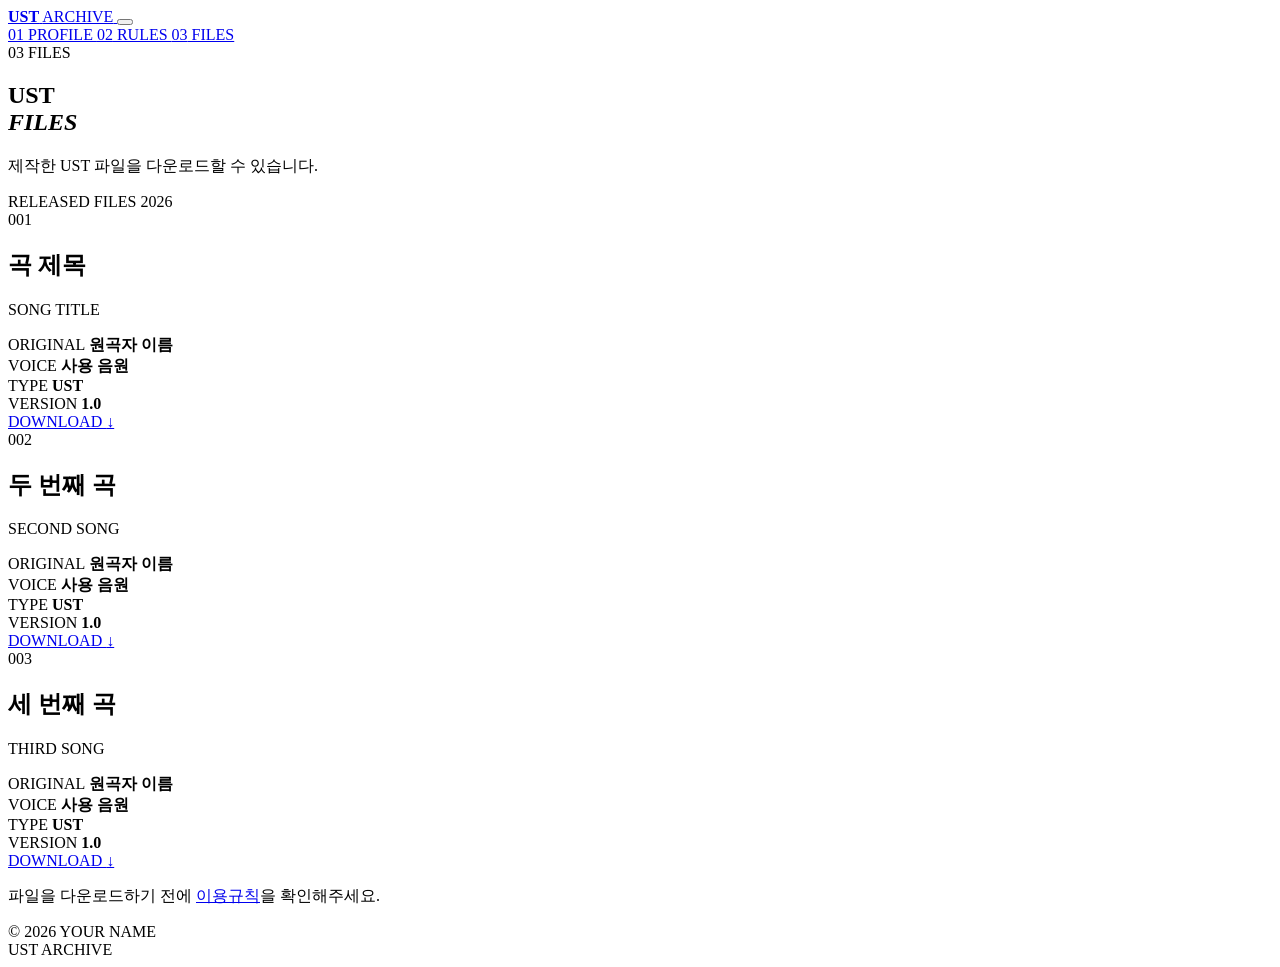
==== files.html @ d23ce2a7 "Create files.html" ====
<!DOCTYPE html>
<html lang="ko">
<head>
  <meta charset="UTF-8">
  <meta name="viewport" content="width=device-width, initial-scale=1.0">

  <title>FILES — UST ARCHIVE</title>

  <meta
    name="description"
    content="YOUR NAME의 UST 파일 배포 페이지"
  >

  <link rel="preconnect" href="https://fonts.googleapis.com">
  <link rel="preconnect" href="https://fonts.gstatic.com" crossorigin>

  <link
    href="https://fonts.googleapis.com/css2?family=Inter:wght@400;500;600;700&family=Noto+Sans+KR:wght@400;500;600;700&display=swap"
    rel="stylesheet"
  >

  <link rel="stylesheet" href="css/style.css">
</head>

<body>

  <!-- HEADER -->
  <header class="site-header">

    <a href="index.html" class="site-logo">
      <strong>UST</strong>
      <span>ARCHIVE</span>
    </a>

    <button
      class="menu-button"
      id="menuButton"
      aria-label="메뉴 열기"
    >
      <span></span>
      <span></span>
    </button>

    <nav class="navigation" id="navigation">

      <a href="index.html">
        <span>01</span>
        PROFILE
      </a>

      <a href="rules.html">
        <span>02</span>
        RULES
      </a>

      <a href="files.html" class="active">
        <span>03</span>
        FILES
      </a>

    </nav>

  </header>


  <main>

    <!-- TITLE -->
    <section class="page-title page-section">

      <div class="page-label">
        <span>03</span>
        FILES
      </div>

      <h1>
        UST<br>
        <em>FILES</em>
      </h1>

      <p>
        제작한 UST 파일을 다운로드할 수 있습니다.
      </p>

    </section>


    <!-- FILE LIST -->
    <section class="files-section content-section">

      <div class="files-header">

        <span>
          RELEASED FILES
        </span>

        <span>
          2026
        </span>

      </div>


      <!-- FILE 01 -->
      <article class="file-card">

        <div class="file-number">
          001
        </div>

        <div class="file-main">

          <div class="file-title">

            <h2>
              곡 제목
            </h2>

            <p>
              SONG TITLE
            </p>

          </div>

          <div class="file-information">

            <div>
              <span>ORIGINAL</span>
              <strong>원곡자 이름</strong>
            </div>

            <div>
              <span>VOICE</span>
              <strong>사용 음원</strong>
            </div>

            <div>
              <span>TYPE</span>
              <strong>UST</strong>
            </div>

            <div>
              <span>VERSION</span>
              <strong>1.0</strong>
            </div>

          </div>

        </div>

        <a
          href="files/song-01.ust"
          class="download-button"
          download
        >
          DOWNLOAD
          <span>↓</span>
        </a>

      </article>


      <!-- FILE 02 -->
      <article class="file-card">

        <div class="file-number">
          002
        </div>

        <div class="file-main">

          <div class="file-title">

            <h2>
              두 번째 곡
            </h2>

            <p>
              SECOND SONG
            </p>

          </div>

          <div class="file-information">

            <div>
              <span>ORIGINAL</span>
              <strong>원곡자 이름</strong>
            </div>

            <div>
              <span>VOICE</span>
              <strong>사용 음원</strong>
            </div>

            <div>
              <span>TYPE</span>
              <strong>UST</strong>
            </div>

            <div>
              <span>VERSION</span>
              <strong>1.0</strong>
            </div>

          </div>

        </div>

        <a
          href="files/song-02.ust"
          class="download-button"
          download
        >
          DOWNLOAD
          <span>↓</span>
        </a>

      </article>


      <!-- FILE 03 -->
      <article class="file-card">

        <div class="file-number">
          003
        </div>

        <div class="file-main">

          <div class="file-title">

            <h2>
              세 번째 곡
            </h2>

            <p>
              THIRD SONG
            </p>

          </div>

          <div class="file-information">

            <div>
              <span>ORIGINAL</span>
              <strong>원곡자 이름</strong>
            </div>

            <div>
              <span>VOICE</span>
              <strong>사용 음원</strong>
            </div>

            <div>
              <span>TYPE</span>
              <strong>UST</strong>
            </div>

            <div>
              <span>VERSION</span>
              <strong>1.0</strong>
            </div>

          </div>

        </div>

        <a
          href="files/song-03.ust"
          class="download-button"
          download
        >
          DOWNLOAD
          <span>↓</span>
        </a>

      </article>

    </section>


    <!-- RULE LINK -->
    <section class="files-notice">

      <p>
        파일을 다운로드하기 전에
        <a href="rules.html">이용규칙</a>을 확인해주세요.
      </p>

    </section>

  </main>


  <!-- FOOTER -->
  <footer class="site-footer">

    <div>
      © 2026 YOUR NAME
    </div>

    <div>
      UST ARCHIVE
    </div>

  </footer>


  <script src="js/script.js"></script>

</body>
</html>
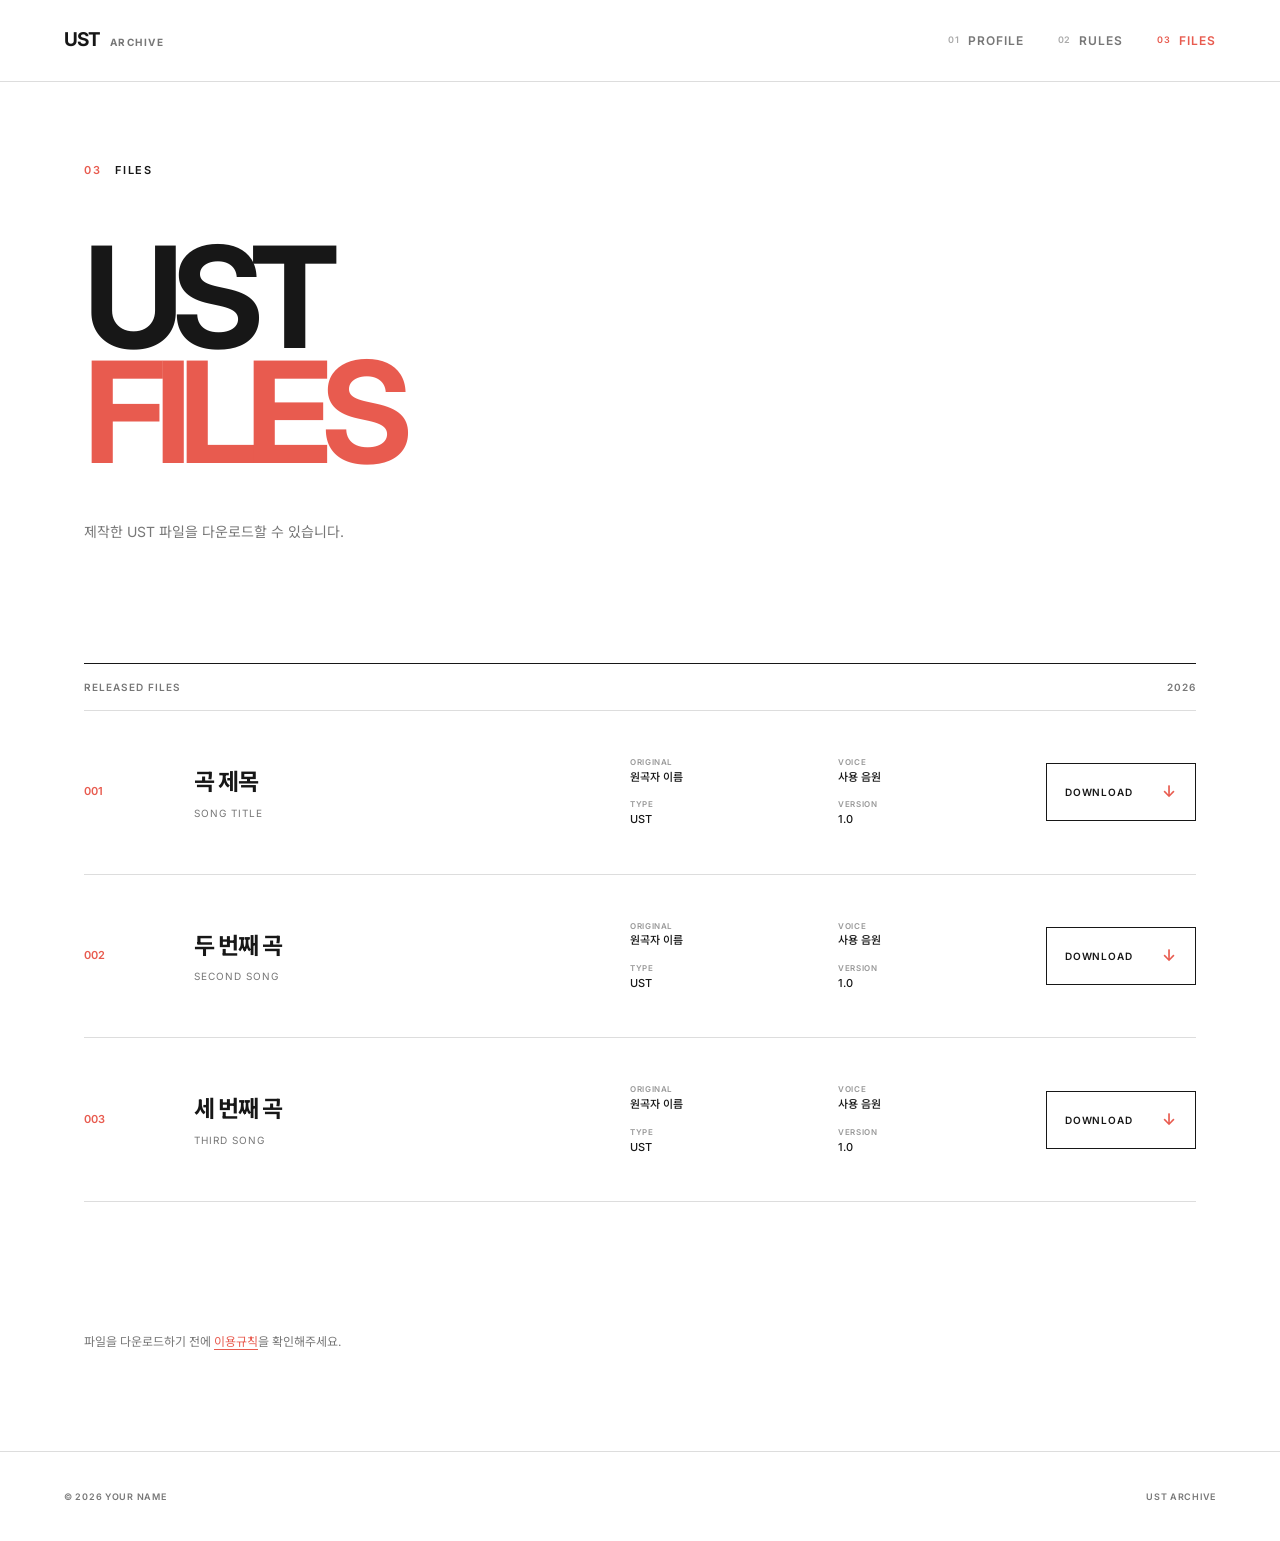
==== commit 4e6447e8: "Update meta description for UST file distribution" ====
--- a/files.html
+++ b/files.html
@@ -8,7 +8,7 @@
 
   <meta
     name="description"
-    content="YOUR NAME의 UST 파일 배포 페이지"
+    content="GASUERANGER(等價交換)의 UST 파일 배포 페이지"
   >
 
   <link rel="preconnect" href="https://fonts.googleapis.com">
--- a/css/style.css
+++ b/css/style.css
@@ -0,0 +1,976 @@
+/* =========================================
+   RESET
+========================================= */
+
+* {
+  margin: 0;
+  padding: 0;
+  box-sizing: border-box;
+}
+
+html {
+  scroll-behavior: smooth;
+}
+
+body {
+  background: #ffffff;
+  color: #171717;
+  font-family: "Inter", "Noto Sans KR", sans-serif;
+  line-height: 1.6;
+}
+
+a {
+  color: inherit;
+  text-decoration: none;
+}
+
+button {
+  font: inherit;
+}
+
+
+/* =========================================
+   VARIABLES
+========================================= */
+
+:root {
+  --white: #ffffff;
+  --paper: #f7f6f3;
+  --black: #171717;
+  --gray: #777777;
+  --light-gray: #eeeeee;
+  --line: #dddddd;
+
+  --accent: #e85b4f;
+
+  --max-width: 1240px;
+}
+
+
+/* =========================================
+   HEADER
+========================================= */
+
+.site-header {
+  width: 100%;
+  height: 82px;
+
+  padding: 0 5vw;
+
+  display: flex;
+  align-items: center;
+  justify-content: space-between;
+
+  border-bottom: 1px solid var(--line);
+
+  background: var(--white);
+
+  position: sticky;
+  top: 0;
+  z-index: 100;
+}
+
+
+/* LOGO */
+
+.site-logo {
+  display: flex;
+  align-items: baseline;
+  gap: 9px;
+
+  font-weight: 700;
+}
+
+.site-logo strong {
+  font-size: 19px;
+  letter-spacing: -0.04em;
+}
+
+.site-logo span {
+  font-size: 10px;
+  color: var(--gray);
+  letter-spacing: 0.15em;
+}
+
+
+/* NAV */
+
+.navigation {
+  display: flex;
+  align-items: center;
+  gap: 34px;
+}
+
+.navigation a {
+  display: flex;
+  align-items: center;
+  gap: 8px;
+
+  font-size: 12px;
+  font-weight: 600;
+
+  letter-spacing: 0.08em;
+
+  color: #777777;
+
+  transition:
+    color 0.2s ease,
+    transform 0.2s ease;
+}
+
+.navigation a span {
+  font-size: 9px;
+  color: #aaaaaa;
+}
+
+.navigation a:hover {
+  color: var(--accent);
+}
+
+.navigation a.active {
+  color: var(--accent);
+}
+
+.navigation a.active span {
+  color: var(--accent);
+}
+
+
+/* MOBILE MENU BUTTON */
+
+.menu-button {
+  display: none;
+
+  width: 42px;
+  height: 42px;
+
+  border: 0;
+  background: transparent;
+
+  cursor: pointer;
+
+  position: relative;
+}
+
+.menu-button span {
+  width: 22px;
+  height: 1px;
+
+  background: var(--black);
+
+  position: absolute;
+  left: 10px;
+
+  transition: 0.25s ease;
+}
+
+.menu-button span:first-child {
+  top: 16px;
+}
+
+.menu-button span:last-child {
+  top: 23px;
+}
+
+
+/* =========================================
+   COMMON
+========================================= */
+
+.page-section,
+.content-section {
+  max-width: var(--max-width);
+  margin: 0 auto;
+  padding-left: 5vw;
+  padding-right: 5vw;
+}
+
+.page-label {
+  display: flex;
+  align-items: center;
+  gap: 14px;
+
+  margin-bottom: 60px;
+
+  font-size: 11px;
+  font-weight: 600;
+
+  letter-spacing: 0.15em;
+}
+
+.page-label span {
+  color: var(--accent);
+}
+
+
+/* =========================================
+   PROFILE HERO
+========================================= */
+
+.profile-hero {
+  padding-top: 80px;
+  padding-bottom: 130px;
+}
+
+.hero-grid {
+  display: grid;
+  grid-template-columns: 1fr 0.7fr;
+  gap: 100px;
+
+  align-items: center;
+}
+
+.eyebrow {
+  margin-bottom: 20px;
+
+  color: var(--accent);
+
+  font-size: 11px;
+  font-weight: 600;
+
+  letter-spacing: 0.16em;
+}
+
+.hero-text h1 {
+  font-size: clamp(70px, 10vw, 150px);
+  line-height: 0.82;
+
+  font-weight: 700;
+
+  letter-spacing: -0.08em;
+}
+
+.hero-text h1 em,
+.page-title h1 em {
+  color: var(--accent);
+  font-style: normal;
+}
+
+.hero-description {
+  margin-top: 50px;
+
+  font-size: 15px;
+  color: #555555;
+}
+
+.profile-image {
+  aspect-ratio: 1 / 1;
+
+  overflow: hidden;
+
+  background: var(--paper);
+}
+
+.profile-image img {
+  width: 100%;
+  height: 100%;
+
+  display: block;
+
+  object-fit: cover;
+
+  transition: transform 0.6s ease;
+}
+
+.profile-image:hover img {
+  transform: scale(1.03);
+}
+
+
+/* =========================================
+   SECTION HEADING
+========================================= */
+
+.content-section {
+  padding-top: 100px;
+  padding-bottom: 100px;
+}
+
+.section-heading {
+  display: flex;
+  align-items: center;
+  gap: 18px;
+
+  padding-bottom: 25px;
+
+  border-bottom: 1px solid var(--line);
+
+  margin-bottom: 60px;
+}
+
+.section-number {
+  color: var(--accent);
+
+  font-size: 11px;
+  font-weight: 600;
+}
+
+.section-heading h2 {
+  font-size: 14px;
+
+  letter-spacing: 0.12em;
+}
+
+
+/* =========================================
+   ABOUT
+========================================= */
+
+.about-grid {
+  display: grid;
+  grid-template-columns: 1fr 1fr;
+
+  gap: 100px;
+}
+
+.about-lead {
+  font-size: 30px;
+  line-height: 1.45;
+  letter-spacing: -0.04em;
+}
+
+.about-lead strong {
+  color: var(--accent);
+}
+
+.about-text {
+  color: #555555;
+  font-size: 14px;
+}
+
+.about-text p + p {
+  margin-top: 25px;
+}
+
+.about-text a {
+  color: var(--accent);
+  border-bottom: 1px solid var(--accent);
+}
+
+
+/* =========================================
+   INFORMATION
+========================================= */
+
+.information-list {
+  border-top: 1px solid var(--black);
+}
+
+.information-item {
+  min-height: 76px;
+
+  display: grid;
+  grid-template-columns: 180px 1fr;
+  align-items: center;
+
+  border-bottom: 1px solid var(--line);
+}
+
+.information-item span {
+  color: var(--gray);
+
+  font-size: 10px;
+  font-weight: 600;
+
+  letter-spacing: 0.12em;
+}
+
+.information-item strong {
+  font-size: 14px;
+  font-weight: 500;
+}
+
+
+/* =========================================
+   LINKS
+========================================= */
+
+.link-grid {
+  display: grid;
+  grid-template-columns: repeat(3, 1fr);
+
+  gap: 1px;
+
+  background: var(--line);
+
+  border: 1px solid var(--line);
+}
+
+.link-card {
+  min-height: 110px;
+
+  padding: 25px;
+
+  display: flex;
+  align-items: center;
+  justify-content: space-between;
+
+  background: var(--white);
+
+  transition:
+    background 0.25s ease,
+    color 0.25s ease;
+}
+
+.link-card span {
+  font-size: 11px;
+  font-weight: 600;
+  letter-spacing: 0.08em;
+}
+
+.link-card strong {
+  color: var(--accent);
+
+  font-size: 22px;
+
+  transition: transform 0.25s ease;
+}
+
+.link-card:hover {
+  background: var(--accent);
+  color: var(--white);
+}
+
+.link-card:hover strong {
+  color: var(--white);
+  transform: translateX(5px);
+}
+
+
+/* =========================================
+   PAGE TITLE
+========================================= */
+
+.page-title {
+  padding-top: 80px;
+  padding-bottom: 120px;
+}
+
+.page-title h1 {
+  font-size: clamp(70px, 11vw, 160px);
+
+  line-height: 0.82;
+
+  letter-spacing: -0.08em;
+}
+
+.page-title p {
+  margin-top: 50px;
+
+  color: var(--gray);
+
+  font-size: 14px;
+}
+
+
+/* =========================================
+   RULES
+========================================= */
+
+.rules-section {
+  padding-top: 0;
+}
+
+.rule-item {
+  display: grid;
+  grid-template-columns: 120px 1fr;
+
+  padding: 60px 0;
+
+  border-top: 1px solid var(--line);
+}
+
+.rule-item:last-child {
+  border-bottom: 1px solid var(--line);
+}
+
+.rule-number {
+  color: var(--accent);
+
+  font-size: 12px;
+  font-weight: 600;
+
+  letter-spacing: 0.08em;
+}
+
+.rule-content {
+  max-width: 760px;
+}
+
+.rule-content h2 {
+  margin-bottom: 20px;
+
+  font-size: 24px;
+
+  letter-spacing: -0.04em;
+}
+
+.rule-content p {
+  color: #555555;
+
+  font-size: 14px;
+}
+
+.rule-content p + p {
+  margin-top: 15px;
+}
+
+.rule-example {
+  margin-top: 25px;
+
+  padding: 18px 20px;
+
+  background: var(--paper);
+
+  border-left: 3px solid var(--accent);
+
+  font-family: "Inter", sans-serif;
+
+  font-size: 12px;
+  color: #555555;
+}
+
+.rule-list {
+  list-style: none;
+}
+
+.rule-list li {
+  position: relative;
+
+  padding-left: 20px;
+
+  margin-bottom: 13px;
+
+  color: #555555;
+
+  font-size: 14px;
+}
+
+.rule-list li::before {
+  content: "";
+
+  width: 5px;
+  height: 5px;
+
+  background: var(--accent);
+
+  border-radius: 50%;
+
+  position: absolute;
+  left: 0;
+  top: 10px;
+}
+
+
+/* =========================================
+   NOTICE
+========================================= */
+
+.notice-section {
+  max-width: var(--max-width);
+
+  margin: 0 auto;
+
+  padding: 50px 5vw;
+
+  display: flex;
+  align-items: flex-start;
+  gap: 25px;
+
+  background: var(--paper);
+}
+
+.notice-mark {
+  width: 30px;
+  height: 30px;
+
+  flex-shrink: 0;
+
+  display: flex;
+  align-items: center;
+  justify-content: center;
+
+  background: var(--accent);
+  color: var(--white);
+
+  font-size: 14px;
+  font-weight: 700;
+}
+
+.notice-section strong {
+  font-size: 11px;
+  letter-spacing: 0.12em;
+}
+
+.notice-section p {
+  margin-top: 7px;
+
+  color: var(--gray);
+
+  font-size: 13px;
+}
+
+
+/* =========================================
+   FILES
+========================================= */
+
+.files-section {
+  padding-top: 0;
+}
+
+.files-header {
+  padding: 15px 0;
+
+  display: flex;
+  justify-content: space-between;
+
+  border-top: 1px solid var(--black);
+  border-bottom: 1px solid var(--line);
+
+  color: var(--gray);
+
+  font-size: 10px;
+  font-weight: 600;
+
+  letter-spacing: 0.1em;
+}
+
+.file-card {
+  display: grid;
+  grid-template-columns: 80px 1fr auto;
+
+  gap: 30px;
+
+  padding: 45px 0;
+
+  border-bottom: 1px solid var(--line);
+
+  align-items: center;
+}
+
+.file-number {
+  color: var(--accent);
+
+  font-size: 11px;
+  font-weight: 600;
+}
+
+.file-main {
+  display: grid;
+  grid-template-columns: 1fr 1fr;
+
+  gap: 50px;
+
+  align-items: center;
+}
+
+.file-title h2 {
+  font-size: 23px;
+
+  letter-spacing: -0.04em;
+}
+
+.file-title p {
+  margin-top: 4px;
+
+  color: var(--gray);
+
+  font-size: 10px;
+  letter-spacing: 0.1em;
+}
+
+.file-information {
+  display: grid;
+  grid-template-columns: 1fr 1fr;
+
+  gap: 12px 30px;
+}
+
+.file-information div {
+  display: flex;
+  flex-direction: column;
+}
+
+.file-information span {
+  color: #999999;
+
+  font-size: 8px;
+  font-weight: 600;
+
+  letter-spacing: 0.08em;
+}
+
+.file-information strong {
+  font-size: 11px;
+  font-weight: 500;
+}
+
+.download-button {
+  min-width: 150px;
+
+  padding: 15px 18px;
+
+  display: flex;
+  align-items: center;
+  justify-content: space-between;
+
+  border: 1px solid var(--black);
+
+  font-size: 10px;
+  font-weight: 600;
+
+  letter-spacing: 0.08em;
+
+  transition:
+    background 0.25s ease,
+    color 0.25s ease,
+    border-color 0.25s ease;
+}
+
+.download-button span {
+  color: var(--accent);
+
+  font-size: 16px;
+}
+
+.download-button:hover {
+  background: var(--accent);
+  border-color: var(--accent);
+
+  color: var(--white);
+}
+
+.download-button:hover span {
+  color: var(--white);
+}
+
+
+/* FILE NOTICE */
+
+.files-notice {
+  max-width: var(--max-width);
+
+  margin: 0 auto;
+
+  padding: 30px 5vw 100px;
+
+  color: var(--gray);
+
+  font-size: 12px;
+}
+
+.files-notice a {
+  color: var(--accent);
+
+  border-bottom: 1px solid var(--accent);
+}
+
+
+/* =========================================
+   FOOTER
+========================================= */
+
+.site-footer {
+  min-height: 90px;
+
+  padding: 0 5vw;
+
+  display: flex;
+  align-items: center;
+  justify-content: space-between;
+
+  border-top: 1px solid var(--line);
+
+  color: var(--gray);
+
+  font-size: 9px;
+  font-weight: 600;
+
+  letter-spacing: 0.08em;
+}
+
+
+/* =========================================
+   PAGE ANIMATION
+========================================= */
+
+main {
+  animation: pageFade 0.5s ease both;
+}
+
+@keyframes pageFade {
+  from {
+    opacity: 0;
+    transform: translateY(10px);
+  }
+
+  to {
+    opacity: 1;
+    transform: translateY(0);
+  }
+}
+
+
+/* =========================================
+   MOBILE
+========================================= */
+
+@media (max-width: 800px) {
+
+  .site-header {
+    height: 68px;
+  }
+
+  .menu-button {
+    display: block;
+  }
+
+  .navigation {
+    display: none;
+
+    position: absolute;
+
+    top: 68px;
+    left: 0;
+    right: 0;
+
+    padding: 20px 5vw;
+
+    flex-direction: column;
+    align-items: stretch;
+
+    gap: 0;
+
+    background: var(--white);
+
+    border-bottom: 1px solid var(--line);
+  }
+
+  .navigation.open {
+    display: flex;
+  }
+
+  .navigation a {
+    padding: 18px 0;
+
+    border-bottom: 1px solid var(--line);
+  }
+
+  .navigation a:last-child {
+    border-bottom: 0;
+  }
+
+
+  .profile-hero {
+    padding-top: 55px;
+    padding-bottom: 80px;
+  }
+
+  .page-label {
+    margin-bottom: 40px;
+  }
+
+  .hero-grid {
+    grid-template-columns: 1fr;
+
+    gap: 55px;
+  }
+
+  .hero-text h1 {
+    font-size: 22vw;
+  }
+
+  .hero-description {
+    margin-top: 35px;
+  }
+
+
+  .content-section {
+    padding-top: 70px;
+    padding-bottom: 70px;
+  }
+
+
+  .about-grid {
+    grid-template-columns: 1fr;
+
+    gap: 35px;
+  }
+
+  .about-lead {
+    font-size: 25px;
+  }
+
+
+  .information-item {
+    grid-template-columns: 110px 1fr;
+  }
+
+
+  .link-grid {
+    grid-template-columns: 1fr;
+  }
+
+
+  .page-title {
+    padding-top: 55px;
+    padding-bottom: 80px;
+  }
+
+  .page-title h1 {
+    font-size: 22vw;
+  }
+
+
+  .rule-item {
+    grid-template-columns: 50px 1fr;
+
+    padding: 45px 0;
+
+    gap: 10px;
+  }
+
+  .rule-content h2 {
+    font-size: 21px;
+  }
+
+
+  .notice-section {
+    margin: 0 5vw;
+
+    padding: 30px 25px;
+  }
+
+
+  .file-card {
+    grid-template-columns: 40px 1fr;
+
+    gap: 15px;
+
+    padding: 35px 0;
+  }
+
+  .file-main {
+    grid-template-columns: 1fr;
+
+    gap: 25px;
+  }
+
+  .download-button {
+    grid-column: 2;
+
+    width: 100%;
+  }
+
+
+  .site-footer {
+    min-height: 75px;
+
+    flex-direction: column;
+    justify-content: center;
+
+    gap: 5px;
+  }
+
+}
